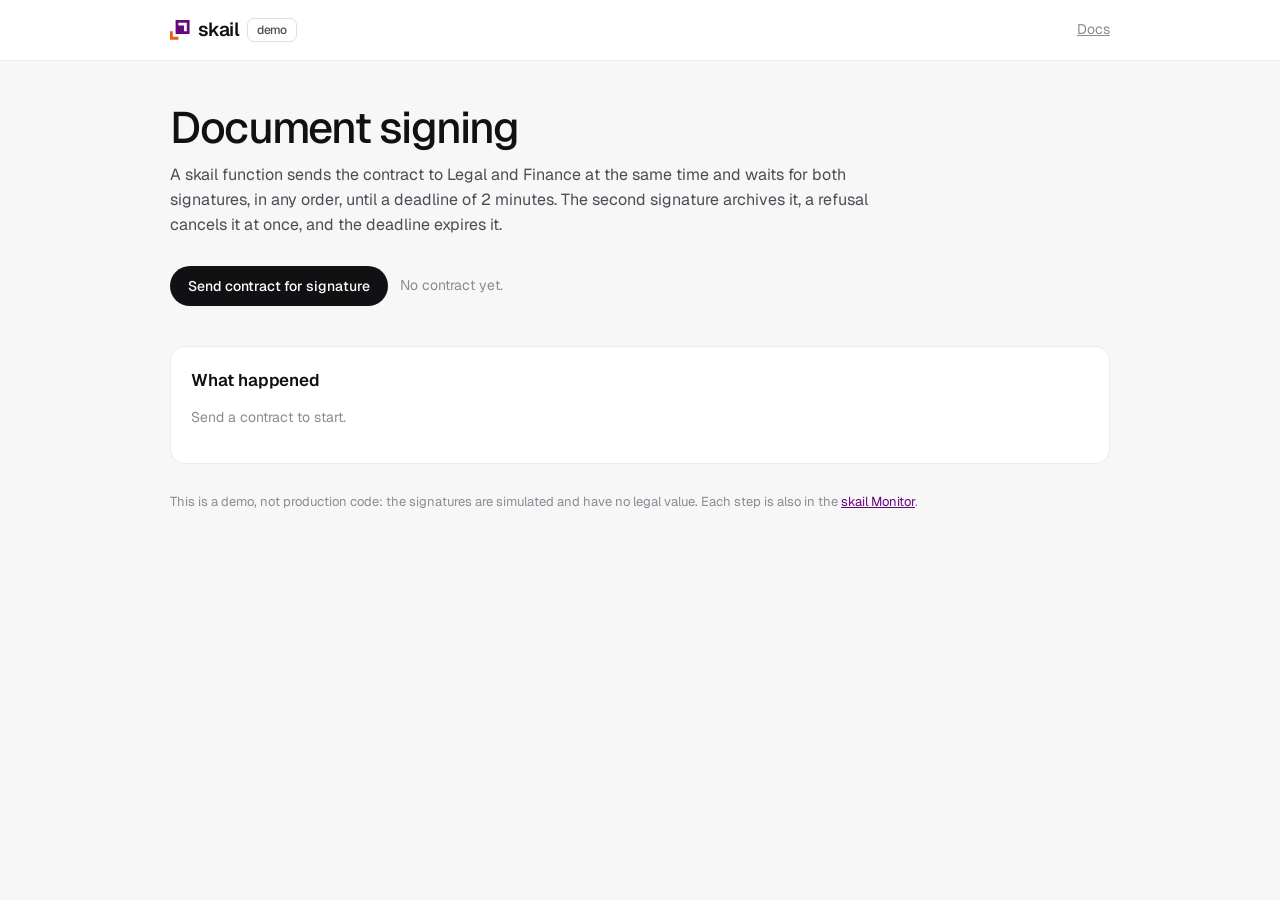
==== Page/index.html @ 0622156d "Initial commit" ====
<!doctype html>
<html lang="en">
<head>
  <meta charset="utf-8">
  <meta name="viewport" content="width=device-width, initial-scale=1">
  <title>Document signing · skail demo</title>
  <link rel="icon" href="data:image/svg+xml,%3Csvg xmlns='http://www.w3.org/2000/svg' viewBox='0 0 26 26'%3E%3Cpath d='M25.4385 18.2557L7.28223 18.2538L7.28125 4.53796C7.28123 3.98936 7.21634 0.353387 7.32422 0.00280762C13.2929 0.0779445 19.4626 0.0104719 25.4414 0.00280762L25.4385 18.2557ZM10.917 7.30261L18.1797 7.30164L18.1777 14.6083L21.8213 14.6102V3.6532C18.2322 3.65317 14.494 3.70895 10.918 3.64734L10.917 7.30261Z' fill='%2368057F'/%3E%3Cpath d='M0 14.609L3.6314 14.6068L3.6293 21.8979L10.9159 21.8957L10.9154 25.5448L2.61941e-05 25.5414L0 14.609Z' fill='%23E8611C'/%3E%3C/svg%3E">
  <link rel="preconnect" href="https://fonts.googleapis.com">
  <link href="https://fonts.googleapis.com/css2?family=Geist:wght@400;500;600&family=Geist+Mono:wght@400;500&display=swap" rel="stylesheet">
  <style>
    /* skail brand tokens, from skail.dev */
    :root {
      --bg: #ffffff; --bg2: #f7f7f8; --bg3: #f0f0f2; --card: #fafafb;
      --ink: #111114; --ink2: #4b4c54; --ink3: #8a8b94;
      --line: #ebebee; --line2: #dfdfe4;
      --brand: #68057F; --brand2: #8b2fa8; --brand-soft: #f5edf8; --orange: #E8611C;
      --ok: #17914f; --ok-soft: #e8f6ee; --run: #2d6be4; --run-soft: #e9f0fd;
      --err: #d6363b; --err-soft: #fcebec; --warn: #b7791f; --warn-soft: #fdf4e3;
      --sans: "Geist", ui-sans-serif, system-ui, -apple-system, "Segoe UI", sans-serif;
      --mono: "Geist Mono", ui-monospace, "SF Mono", Menlo, monospace;
      --r: 14px;
    }
    * { box-sizing: border-box; }
    body { margin: 0; background: var(--bg2); color: var(--ink); font: 16px/1.55 var(--sans); -webkit-font-smoothing: antialiased; }
    a { color: var(--brand); }
    .nav { background: var(--bg); border-bottom: 1px solid var(--line); }
    .wrap { max-width: 980px; margin: 0 auto; padding: 0 20px; }
    .nav .wrap { display: flex; align-items: center; justify-content: space-between; height: 60px; }
    .logo { display: flex; align-items: center; gap: 8px; font-weight: 600; font-size: 19px; letter-spacing: -.03em; color: var(--ink); text-decoration: none; }
    .chip { font-size: 12px; padding: 2px 9px; border-radius: 7px; border: 1px solid var(--line2); background: var(--bg); color: var(--ink2); font-weight: 500; }
    main.wrap { padding-top: 44px; padding-bottom: 60px; }
    h1 { font-size: clamp(30px, 4.5vw, 44px); line-height: 1.05; letter-spacing: -.04em; font-weight: 500; margin: 0 0 12px; }
    .lead { color: var(--ink2); max-width: 720px; margin: 0 0 28px; }
    .bar { display: flex; flex-wrap: wrap; align-items: center; gap: 12px; margin-bottom: 24px; }
    .btn { display: inline-flex; align-items: center; height: 40px; padding: 0 18px; border-radius: 999px; border: 0; font: 500 14px var(--sans); cursor: pointer; }
    .btn-dark { background: var(--ink); color: #fff; }
    .btn-brand { background: var(--brand); color: #fff; }
    .btn-line { background: var(--bg); color: var(--err); border: 1px solid var(--line2); }
    .btn:disabled { opacity: .35; cursor: not-allowed; }
    .muted { color: var(--ink3); font-size: 14px; }
    .mono { font-family: var(--mono); }
    .grid { display: grid; grid-template-columns: 1fr 1fr; gap: 16px; margin-bottom: 16px; }
    .card { background: var(--bg); border: 1px solid var(--line); border-radius: var(--r); padding: 20px; }
    .card h2 { display: flex; justify-content: space-between; align-items: center; font-size: 17px; font-weight: 600; margin: 0 0 14px; letter-spacing: -.01em; }
    .actions { display: flex; gap: 8px; }
    .pill { font-size: 12px; font-weight: 500; padding: 3px 10px; border-radius: 999px; }
    .pending { background: var(--warn-soft); color: var(--warn); }
    .signed { background: var(--ok-soft); color: var(--ok); }
    .refused, .revoked { background: var(--err-soft); color: var(--err); }
    .withdrawn { background: var(--bg3); color: var(--ink2); }
    .result { border-radius: var(--r); padding: 14px 18px; font-weight: 500; margin-bottom: 16px; }
    .result.archived { background: var(--ok-soft); color: var(--ok); }
    .result.cancelled { background: var(--err-soft); color: var(--err); }
    .result.expired { background: var(--warn-soft); color: var(--warn); }
    .timeline { list-style: none; margin: 0; padding: 0; font: 13px/1.7 var(--mono); color: var(--ink2); }
    .timeline time { color: var(--ink3); margin-right: 10px; }
    .empty { color: var(--ink3); font-size: 14px; }
    footer { color: var(--ink3); font-size: 13px; margin-top: 28px; }
    @media (max-width: 720px) { .grid { grid-template-columns: 1fr; } }
  </style>
</head>
<body>
  <header class="nav">
    <div class="wrap">
      <a class="logo" href="https://skail.dev" target="_blank" rel="noopener">
        <svg width="20" height="20" viewBox="0 0 26 26" fill="none" aria-hidden="true"><path d="M25.4385 18.2557L7.28223 18.2538L7.28125 4.53796C7.28123 3.98936 7.21634 0.353387 7.32422 0.00280762C13.2929 0.0779445 19.4626 0.0104719 25.4414 0.00280762L25.4385 18.2557ZM10.917 7.30261L18.1797 7.30164L18.1777 14.6083L21.8213 14.6102V3.6532C18.2322 3.65317 14.494 3.70895 10.918 3.64734L10.917 7.30261Z" fill="#68057F"/><path d="M0 14.609L3.6314 14.6068L3.6293 21.8979L10.9159 21.8957L10.9154 25.5448L2.61941e-05 25.5414L0 14.609Z" fill="#E8611C"/></svg>
        skail <span class="chip">demo</span>
      </a>
      <a class="muted" href="https://docs.skail.dev" target="_blank" rel="noopener">Docs</a>
    </div>
  </header>

  <main class="wrap">
    <h1>Document signing</h1>
    <p class="lead">A skail function sends the contract to Legal and Finance at the same time and waits for both signatures,
      in any order, until a deadline of 2 minutes. The second signature archives it, a refusal cancels it at once, and the
      deadline expires it.</p>

    <div class="bar">
      <button id="send" class="btn btn-dark">Send contract for signature</button>
      <span id="status" class="muted">No contract yet.</span>
    </div>

    <div id="result" class="result" hidden></div>

    <div class="grid" id="areas"></div>

    <section class="card">
      <h2>What happened</h2>
      <ol id="timeline" class="timeline"></ol>
      <p id="empty" class="empty">Send a contract to start.</p>
    </section>

    <footer>This is a demo, not production code: the signatures are simulated and have no legal value.
      Each step is also in the <a href="https://docs.skail.dev/referencia/portal/monitor" target="_blank" rel="noopener">skail Monitor</a>.</footer>
  </main>

  <script>
    const $ = (id) => document.getElementById(id);
    const endText = { archived: "Archived: both areas signed.", cancelled: "Cancelled: an area refused.", expired: "Expired: the deadline passed." };
    let state = { contract: null };

    async function post(url) {
      const response = await fetch(url, { method: "POST" });
      if (!response.ok && response.status !== 409) alert(`The app answered ${response.status}.`);
      await refresh();
    }

    $("send").onclick = () => post("/api/contracts");

    function render() {
      const c = state.contract;
      $("result").hidden = !c?.end;
      if (c?.end) { $("result").className = `result ${c.end}`; $("result").textContent = endText[c.end]; }

      if (!c) $("status").textContent = "No contract yet.";
      else if (c.end) $("status").textContent = `Contract ${c.id.slice(0, 8)}: ${c.end}.`;
      else if (c.deadline) {
        const left = Math.max(0, Math.round((new Date(c.deadline) - Date.now()) / 1000));
        $("status").textContent = `Contract ${c.id.slice(0, 8)}: waiting for the signatures, ${Math.floor(left / 60)}:${String(left % 60).padStart(2, "0")} left.`;
      } else $("status").textContent = `Following contract ${c.id.slice(0, 8)}.`;

      $("areas").innerHTML = (state.areas ?? []).map((a) => `
        <article class="card">
          <h2>${a.label} <span class="pill ${a.status}">${a.status}</span></h2>
          <div class="actions">
            <button class="btn btn-brand" ${a.canDecide ? "" : "disabled"} onclick="post('/api/decisions/${a.area}/true')">Sign</button>
            <button class="btn btn-line" ${a.canDecide ? "" : "disabled"} onclick="post('/api/decisions/${a.area}/false')">Refuse</button>
          </div>
        </article>`).join("");

      const items = state.timeline ?? [];
      $("empty").hidden = items.length > 0;
      $("timeline").innerHTML = items.map((t) =>
        `<li><time>${new Date(t.at).toLocaleTimeString()}</time>${t.text.replace(/</g, "&lt;")}</li>`).join("");
    }

    async function refresh() {
      try { state = await (await fetch("/api/state")).json(); } catch { /* the app is restarting */ }
      render();
    }

    refresh();
    setInterval(refresh, 1000);
  </script>
</body>
</html>
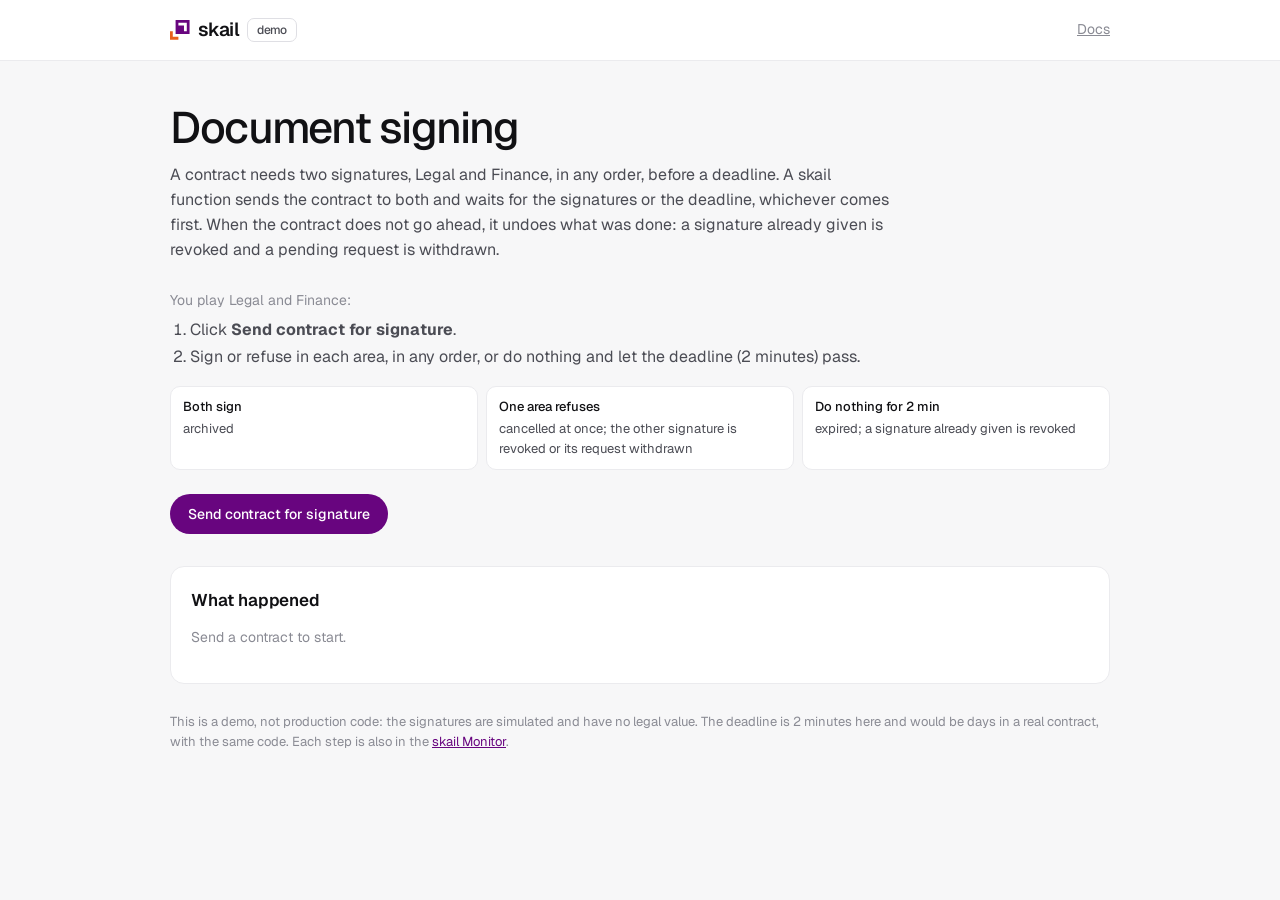
==== commit 65fafe6c: "Initial commit" ====
--- a/Page/index.html
+++ b/Page/index.html
@@ -42,12 +42,15 @@
     .grid { display: grid; grid-template-columns: 1fr 1fr; gap: 16px; margin-bottom: 16px; }
     .card { background: var(--bg); border: 1px solid var(--line); border-radius: var(--r); padding: 20px; }
     .card h2 { display: flex; justify-content: space-between; align-items: center; font-size: 17px; font-weight: 600; margin: 0 0 14px; letter-spacing: -.01em; }
-    .actions { display: flex; gap: 8px; }
+    .actions { display: flex; align-items: center; gap: 8px; }
     .pill { font-size: 12px; font-weight: 500; padding: 3px 10px; border-radius: 999px; }
     .pending { background: var(--warn-soft); color: var(--warn); }
     .signed { background: var(--ok-soft); color: var(--ok); }
     .refused, .revoked { background: var(--err-soft); color: var(--err); }
     .withdrawn { background: var(--bg3); color: var(--ink2); }
+    .pill.archived { background: var(--ok-soft); color: var(--ok); }
+    .pill.cancelled { background: var(--err-soft); color: var(--err); }
+    .pill.expired { background: var(--warn-soft); color: var(--warn); }
     .result { border-radius: var(--r); padding: 14px 18px; font-weight: 500; margin-bottom: 16px; }
     .result.archived { background: var(--ok-soft); color: var(--ok); }
     .result.cancelled { background: var(--err-soft); color: var(--err); }
@@ -56,6 +59,21 @@
     .timeline time { color: var(--ink3); margin-right: 10px; }
     .empty { color: var(--ink3); font-size: 14px; }
     footer { color: var(--ink3); font-size: 13px; margin-top: 28px; }
+    .steps { margin: 0 0 16px; padding-left: 20px; color: var(--ink2); }
+    .steps li { margin: 2px 0; }
+    .paths { display: grid; grid-template-columns: repeat(3, 1fr); gap: 8px; margin: 0 0 24px; }
+    .path { background: var(--bg); border: 1px solid var(--line); border-radius: 10px; padding: 10px 12px; font-size: 13px; color: var(--ink2); }
+    .path b { display: block; color: var(--ink); font-weight: 500; margin-bottom: 2px; }
+    .order { display: flex; flex-wrap: wrap; gap: 24px; font-size: 14px; }
+    .order span { color: var(--ink3); display: block; font-size: 12px; }
+    .order b { font-weight: 500; font-size: 16px; }
+    .card .role { color: var(--ink2); font-size: 14px; margin: -6px 0 12px; }
+    .clock { height: 6px; border-radius: 999px; background: var(--bg3); overflow: hidden; margin-bottom: 6px; }
+    .clock div { height: 100%; background: var(--warn); transition: width 1s linear; }
+    .hint { font-size: 13px; color: var(--ink2); margin: 0 0 12px; min-height: 20px; }
+    .hint b { color: var(--warn); font-weight: 600; }
+    .section { display: flex; justify-content: space-between; align-items: center; gap: 12px; flex-wrap: wrap; margin: 0 0 16px; }
+    @media (max-width: 720px) { .paths { grid-template-columns: 1fr; } }
     @media (max-width: 720px) { .grid { grid-template-columns: 1fr; } }
   </style>
 </head>
@@ -72,14 +90,32 @@
 
   <main class="wrap">
     <h1>Document signing</h1>
-    <p class="lead">A skail function sends the contract to Legal and Finance at the same time and waits for both signatures,
-      in any order, until a deadline of 2 minutes. The second signature archives it, a refusal cancels it at once, and the
-      deadline expires it.</p>
-
-    <div class="bar">
-      <button id="send" class="btn btn-dark">Send contract for signature</button>
-      <span id="status" class="muted">No contract yet.</span>
+    <p class="lead">A contract needs two signatures, Legal and Finance, in any order, before a deadline. A skail function
+      sends the contract to both and waits for the signatures or the deadline, whichever comes first. When the contract
+      does not go ahead, it undoes what was done: a signature already given is revoked and a pending request is
+      withdrawn.</p>
+
+    <p class="muted" style="margin: 0 0 6px">You play Legal and Finance:</p>
+    <ol class="steps">
+      <li>Click <b>Send contract for signature</b>.</li>
+      <li>Sign or refuse in each area, in any order, or do nothing and let the deadline (2 minutes) pass.</li>
+    </ol>
+
+    <div class="paths">
+      <div class="path"><b>Both sign</b>archived</div>
+      <div class="path"><b>One area refuses</b>cancelled at once; the other signature is revoked or its request withdrawn</div>
+      <div class="path"><b>Do nothing for 2 min</b>expired; a signature already given is revoked</div>
     </div>
+
+    <div class="section">
+      <button id="send" class="btn btn-brand">Send contract for signature</button>
+    </div>
+
+    <section id="contractCard" class="card" style="margin-bottom: 16px" hidden>
+      <h2><span>Contract <span id="contractId" class="muted mono"></span></span><span id="contractStatus" class="pill"></span></h2>
+      <div id="contract" class="order"></div>
+      <div id="clock" style="margin-top: 14px"></div>
+    </section>
 
     <div id="result" class="result" hidden></div>
 
@@ -91,13 +127,26 @@
       <p id="empty" class="empty">Send a contract to start.</p>
     </section>
 
-    <footer>This is a demo, not production code: the signatures are simulated and have no legal value.
-      Each step is also in the <a href="https://docs.skail.dev/referencia/portal/monitor" target="_blank" rel="noopener">skail Monitor</a>.</footer>
+    <footer>This is a demo, not production code: the signatures are simulated and have no legal value. The deadline is 2
+      minutes here and would be days in a real contract, with the same code. Each step is also in the <a href="https://docs.skail.dev/referencia/portal/monitor" target="_blank" rel="noopener">skail Monitor</a>.</footer>
   </main>
 
   <script>
     const $ = (id) => document.getElementById(id);
-    const endText = { archived: "Archived: both areas signed.", cancelled: "Cancelled: an area refused.", expired: "Expired: the deadline passed." };
+    const DEADLINE = 120;
+    const endText = {
+      archived: "Archived: both areas signed.",
+      cancelled: "Cancelled: an area refused, and what the other area did was undone.",
+      expired: "Expired: the deadline passed, and what was done was undone.",
+    };
+    const statusText = {
+      pending: "Waiting for your signature.",
+      signed: "Signed.",
+      refused: "Refused: the contract is cancelled.",
+      revoked: "Signed, then revoked: the contract did not go ahead.",
+      withdrawn: "Request withdrawn: the contract ended before this area answered.",
+    };
+    const clock = (s) => `${Math.floor(s / 60)}:${String(s % 60).padStart(2, "0")}`;
     let state = { contract: null };
 
     async function post(url) {
@@ -110,19 +159,27 @@
 
     function render() {
       const c = state.contract;
+      $("send").textContent = c ? "Send another contract" : "Send contract for signature";
+      $("send").disabled = !!c && !c.end; // one contract at a time
+      $("contractCard").hidden = !c;
       $("result").hidden = !c?.end;
       if (c?.end) { $("result").className = `result ${c.end}`; $("result").textContent = endText[c.end]; }
 
-      if (!c) $("status").textContent = "No contract yet.";
-      else if (c.end) $("status").textContent = `Contract ${c.id.slice(0, 8)}: ${c.end}.`;
-      else if (c.deadline) {
-        const left = Math.max(0, Math.round((new Date(c.deadline) - Date.now()) / 1000));
-        $("status").textContent = `Contract ${c.id.slice(0, 8)}: waiting for the signatures, ${Math.floor(left / 60)}:${String(left % 60).padStart(2, "0")} left.`;
-      } else $("status").textContent = `Following contract ${c.id.slice(0, 8)}.`;
+      if (c) {
+        $("contractId").textContent = c.id.slice(0, 8);
+        $("contractStatus").textContent = c.end ?? "waiting for the signatures";
+        $("contractStatus").className = `pill ${c.end ?? "pending"}`;
+        $("contract").innerHTML = `<div><span>Title</span><b>${c.title ?? "Service agreement"}</b></div>
+          <div><span>Signatures needed</span><b>Legal and Finance, any order</b></div>`;
+        const left = !c.end && c.deadline ? Math.max(0, Math.round((new Date(c.deadline) - Date.now()) / 1000)) : null;
+        $("clock").innerHTML = left === null ? "" : `<div class="clock"><div style="width: ${(100 * left) / DEADLINE}%"></div></div>
+          <p class="hint">Both areas share one deadline. In <b>${clock(left)}</b> the contract expires.</p>`;
+      }
 
       $("areas").innerHTML = (state.areas ?? []).map((a) => `
         <article class="card">
           <h2>${a.label} <span class="pill ${a.status}">${a.status}</span></h2>
+          <p class="hint">${statusText[a.status] ?? ""}</p>
           <div class="actions">
             <button class="btn btn-brand" ${a.canDecide ? "" : "disabled"} onclick="post('/api/decisions/${a.area}/true')">Sign</button>
             <button class="btn btn-line" ${a.canDecide ? "" : "disabled"} onclick="post('/api/decisions/${a.area}/false')">Refuse</button>
